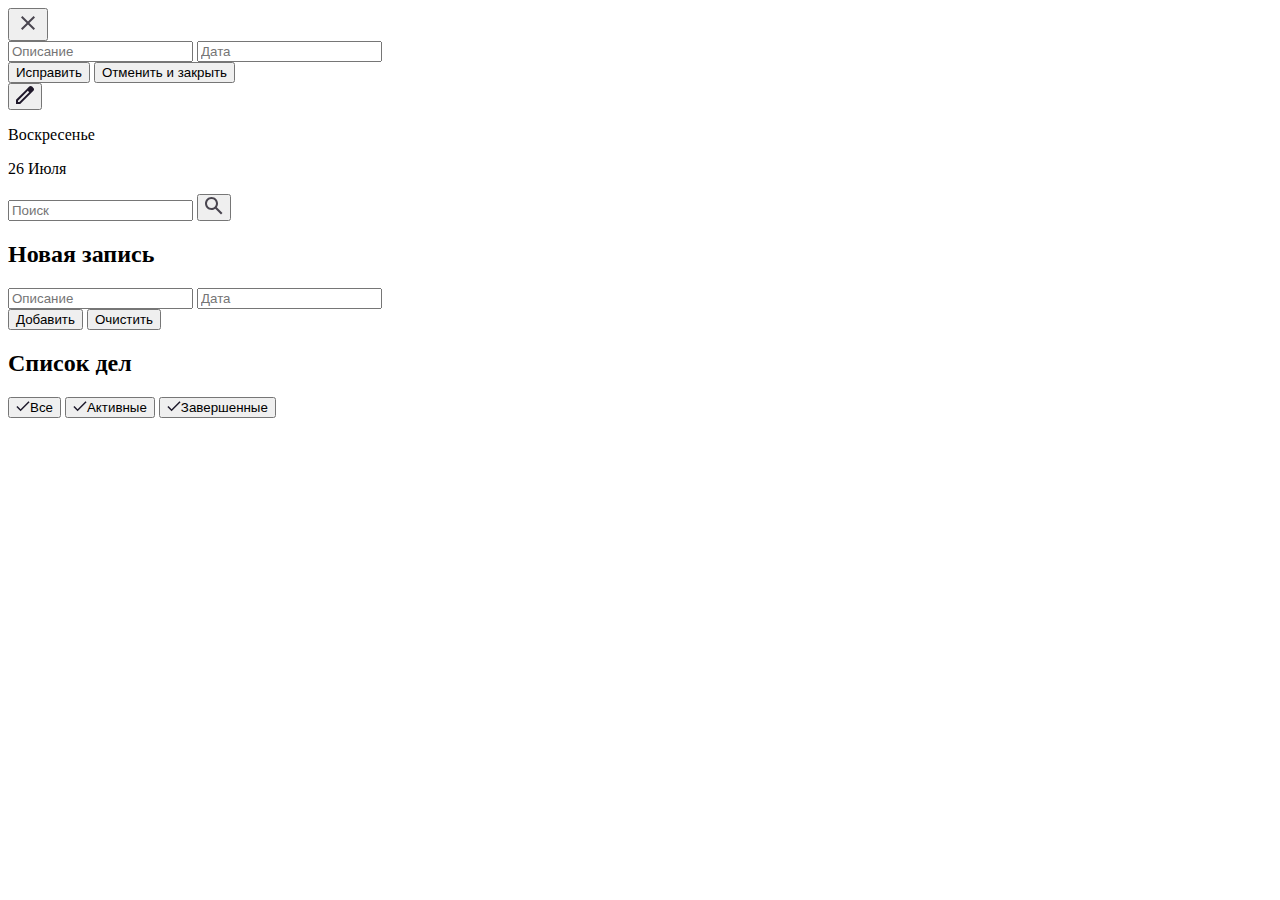
==== index.html @ 1e0f5d43 "create project todo list scss" ====
<!DOCTYPE html>
<html lang="ru">
   <head>
      <meta charset="UTF-8" />
      <meta name="viewport" content="width=device-width, initial-scale=1.0" />
      <link rel="stylesheet" href="styles/style.css" />
      <link rel="preconnect" href="https://fonts.googleapis.com" />
      <link rel="preconnect" href="https://fonts.gstatic.com" crossorigin />
      <link
         href="https://fonts.googleapis.com/css2?family=Open+Sans:ital,wght@0,300..800;1,300..800&display=swap"
         rel="stylesheet"
      />
      <link
         rel="stylesheet"
         href="./plagins/airdatepicker/air-datepicker.css"
      />
      <title>Document</title>
   </head>
   <body>
      <div class="overlay">
         <button class="close">
            <img class="close-btn" src="./img/icons/close.svg" alt="Close" />
         </button>
         <form class="editing-form">
            <label class="label"
               ><input type="text" placeholder="Описание"
            /></label>

            <label class="label">
               <input
                  type="text"
                  name="date"
                  id="airdatepicker"
                  placeholder="Дата"
            /></label>
            <div class="form-buttons">
               <input type="submit" value="Исправить" class="add" />
               <input type="button" value="Отменить и закрыть" class="cancel" />
            </div>
         </form>
      </div>
      <div class="container">
         <button class="menu-btn">
            <img src="./img/icons/edit-menu.svg" alt="Menu" />
         </button>
         <div class="date"></div>
         <form class="search">
            <input
               type="search"
               name="search"
               id="search"
               placeholder="Поиск"
            />
            <button class="search-btn">
               <img src="./img/icons/search-icon.svg" alt="search" />
            </button>
            <ul class="search-list"></ul>
         </form>
         <h2>Новая запись</h2>
         <form class="adding-task">
            <label class="label"
               ><input type="text" placeholder="Описание"
            /></label>

            <label class="label">
               <input
                  type="text"
                  name="date"
                  id="airdatepicker1"
                  placeholder="Дата"
            /></label>

            <div class="form-buttons">
               <input type="submit" value="Добавить" class="add" />
               <input type="button" value="Очистить" class="reset" />
            </div>
         </form>
         <h2>Список дел</h2>
         <div class="tabs-wrap">
            <button class="tabs-btn active" value="all">
               <img
                  src="./img/icons/button-active.svg"
                  alt="Active button"
               />Все
            </button>
            <button class="tabs-btn" value="planned">
               <img
                  src="./img/icons/button-active.svg"
                  alt="Active button"
               />Активные
            </button>
            <button class="tabs-btn" value="completed">
               <img
                  src="./img/icons/button-active.svg"
                  alt="Active button"
               />Завершенные
            </button>
         </div>
         <ul class="todo-list"></ul>
      </div>
      <script src="./plagins/airdatepicker/air-datepicker.js"></script>

      <script src="./script.js"></script>
   </body>
</html>
---- plagins/airdatepicker/air-datepicker.css ----
.air-datepicker-cell.-day-.-other-month-,.air-datepicker-cell.-year-.-other-decade-{color:var(--adp-color-other-month)}.air-datepicker-cell.-day-.-other-month-:hover,.air-datepicker-cell.-year-.-other-decade-:hover{color:var(--adp-color-other-month-hover)}.-disabled-.-focus-.air-datepicker-cell.-day-.-other-month-,.-disabled-.-focus-.air-datepicker-cell.-year-.-other-decade-{color:var(--adp-color-other-month)}.-selected-.air-datepicker-cell.-day-.-other-month-,.-selected-.air-datepicker-cell.-year-.-other-decade-{color:#fff;background:var(--adp-background-color-selected-other-month)}.-selected-.-focus-.air-datepicker-cell.-day-.-other-month-,.-selected-.-focus-.air-datepicker-cell.-year-.-other-decade-{background:var(--adp-background-color-selected-other-month-focused)}.-in-range-.air-datepicker-cell.-day-.-other-month-,.-in-range-.air-datepicker-cell.-year-.-other-decade-{background-color:var(--adp-background-color-in-range);color:var(--adp-color)}.-in-range-.-focus-.air-datepicker-cell.-day-.-other-month-,.-in-range-.-focus-.air-datepicker-cell.-year-.-other-decade-{background-color:var(--adp-background-color-in-range-focused)}.air-datepicker-cell.-day-.-other-month-:empty,.air-datepicker-cell.-year-.-other-decade-:empty{background:none;border:none}.air-datepicker-cell{border-radius:var(--adp-cell-border-radius);box-sizing:border-box;cursor:pointer;display:flex;position:relative;align-items:center;justify-content:center;z-index:1}.air-datepicker-cell.-focus-{background:var(--adp-background-color-hover)}.air-datepicker-cell.-current-{color:var(--adp-color-current-date)}.air-datepicker-cell.-current-.-focus-{color:var(--adp-color)}.air-datepicker-cell.-current-.-in-range-{color:var(--adp-color-current-date)}.air-datepicker-cell.-disabled-{cursor:default;color:var(--adp-color-disabled)}.air-datepicker-cell.-disabled-.-focus-{color:var(--adp-color-disabled)}.air-datepicker-cell.-disabled-.-in-range-{color:var(--adp-color-disabled-in-range)}.air-datepicker-cell.-disabled-.-current-.-focus-{color:var(--adp-color-disabled)}.air-datepicker-cell.-in-range-{background:var(--adp-cell-background-color-in-range);border-radius:0}.air-datepicker-cell.-in-range-:hover{background:var(--adp-cell-background-color-in-range-hover)}.air-datepicker-cell.-range-from-{border:1px solid var(--adp-cell-border-color-in-range);background-color:var(--adp-cell-background-color-in-range);border-radius:var(--adp-cell-border-radius) 0 0 var(--adp-cell-border-radius)}.air-datepicker-cell.-range-to-{border:1px solid var(--adp-cell-border-color-in-range);background-color:var(--adp-cell-background-color-in-range);border-radius:0 var(--adp-cell-border-radius) var(--adp-cell-border-radius) 0}.air-datepicker-cell.-range-to-.-range-from-{border-radius:var(--adp-cell-border-radius)}.air-datepicker-cell.-selected-{color:#fff;border:none;background:var(--adp-cell-background-color-selected)}.air-datepicker-cell.-selected-.-current-{color:#fff;background:var(--adp-cell-background-color-selected)}.air-datepicker-cell.-selected-.-focus-{background:var(--adp-cell-background-color-selected-hover)}

.air-datepicker-body{transition:all var(--adp-transition-duration) var(--adp-transition-ease)}.air-datepicker-body.-hidden-{display:none}.air-datepicker-body--day-names{display:grid;grid-template-columns:repeat(7, var(--adp-day-cell-width));margin:8px 0 3px}.air-datepicker-body--day-name{color:var(--adp-day-name-color);display:flex;align-items:center;justify-content:center;flex:1;text-align:center;text-transform:uppercase;font-size:.8em}.air-datepicker-body--cells{display:grid}.air-datepicker-body--cells.-days-{grid-template-columns:repeat(7, var(--adp-day-cell-width));grid-auto-rows:var(--adp-day-cell-height)}.air-datepicker-body--cells.-months-{grid-template-columns:repeat(3, 1fr);grid-auto-rows:var(--adp-month-cell-height)}.air-datepicker-body--cells.-years-{grid-template-columns:repeat(4, 1fr);grid-auto-rows:var(--adp-year-cell-height)}

.air-datepicker-nav{display:flex;justify-content:space-between;border-bottom:1px solid var(--adp-border-color-inner);min-height:var(--adp-nav-height);padding:var(--adp-padding);box-sizing:content-box}.-only-timepicker- .air-datepicker-nav{display:none}.air-datepicker-nav--title,.air-datepicker-nav--action{display:flex;cursor:pointer;align-items:center;justify-content:center}.air-datepicker-nav--action{width:var(--adp-nav-action-size);border-radius:var(--adp-border-radius);-webkit-user-select:none;-moz-user-select:none;user-select:none}.air-datepicker-nav--action:hover{background:var(--adp-background-color-hover)}.air-datepicker-nav--action:active{background:var(--adp-background-color-active)}.air-datepicker-nav--action.-disabled-{visibility:hidden}.air-datepicker-nav--action svg{width:32px;height:32px}.air-datepicker-nav--action path{fill:none;stroke:var(--adp-nav-arrow-color);stroke-width:2px}.air-datepicker-nav--title{border-radius:var(--adp-border-radius);padding:0 8px}.air-datepicker-nav--title i{font-style:normal;color:var(--adp-nav-color-secondary);margin-left:.3em}.air-datepicker-nav--title:hover{background:var(--adp-background-color-hover)}.air-datepicker-nav--title:active{background:var(--adp-background-color-active)}.air-datepicker-nav--title.-disabled-{cursor:default;background:none}

.air-datepicker-buttons{display:grid;grid-auto-columns:1fr;grid-auto-flow:column}.air-datepicker-button{display:inline-flex;color:var(--adp-btn-color);border-radius:var(--adp-btn-border-radius);cursor:pointer;height:var(--adp-btn-height);border:none;background:rgba(255,255,255,0)}.air-datepicker-button:hover{color:var(--adp-btn-color-hover);background:var(--adp-btn-background-color-hover)}.air-datepicker-button:focus{color:var(--adp-btn-color-hover);background:var(--adp-btn-background-color-hover);outline:none}.air-datepicker-button:active{background:var(--adp-btn-background-color-active)}.air-datepicker-button span{outline:none;display:flex;align-items:center;justify-content:center;width:100%;height:100%}

.air-datepicker-time{display:grid;grid-template-columns:-webkit-max-content 1fr;grid-template-columns:max-content 1fr;grid-column-gap:12px;align-items:center;position:relative;padding:0 var(--adp-time-padding-inner)}.-only-timepicker- .air-datepicker-time{border-top:none}.air-datepicker-time--current{display:flex;align-items:center;flex:1;font-size:14px;text-align:center}.air-datepicker-time--current-colon{margin:0 2px 3px;line-height:1}.air-datepicker-time--current-hours,.air-datepicker-time--current-minutes{line-height:1;font-size:19px;font-family:"Century Gothic", CenturyGothic, AppleGothic, sans-serif;position:relative;z-index:1}.air-datepicker-time--current-hours:after,.air-datepicker-time--current-minutes:after{content:'';background:var(--adp-background-color-hover);border-radius:var(--adp-border-radius);position:absolute;left:-2px;top:-3px;right:-2px;bottom:-2px;z-index:-1;opacity:0}.air-datepicker-time--current-hours.-focus-:after,.air-datepicker-time--current-minutes.-focus-:after{opacity:1}.air-datepicker-time--current-ampm{text-transform:uppercase;align-self:flex-end;color:var(--adp-time-day-period-color);margin-left:6px;font-size:11px;margin-bottom:1px}.air-datepicker-time--row{display:flex;align-items:center;font-size:11px;height:17px;background:linear-gradient(to right, var(--adp-time-track-color), var(--adp-time-track-color)) left 50%/100% var(--adp-time-track-height) no-repeat}.air-datepicker-time--row:first-child{margin-bottom:4px}.air-datepicker-time--row input[type='range']{background:none;cursor:pointer;flex:1;height:100%;padding:0;margin:0;-webkit-appearance:none}.air-datepicker-time--row input[type='range']::-webkit-slider-thumb{-webkit-appearance:none}.air-datepicker-time--row input[type='range']::-ms-tooltip{display:none}.air-datepicker-time--row input[type='range']:hover::-webkit-slider-thumb{border-color:var(--adp-time-track-color-hover)}.air-datepicker-time--row input[type='range']:hover::-moz-range-thumb{border-color:var(--adp-time-track-color-hover)}.air-datepicker-time--row input[type='range']:hover::-ms-thumb{border-color:var(--adp-time-track-color-hover)}.air-datepicker-time--row input[type='range']:focus{outline:none}.air-datepicker-time--row input[type='range']:focus::-webkit-slider-thumb{background:var(--adp-cell-background-color-selected);border-color:var(--adp-cell-background-color-selected)}.air-datepicker-time--row input[type='range']:focus::-moz-range-thumb{background:var(--adp-cell-background-color-selected);border-color:var(--adp-cell-background-color-selected)}.air-datepicker-time--row input[type='range']:focus::-ms-thumb{background:var(--adp-cell-background-color-selected);border-color:var(--adp-cell-background-color-selected)}.air-datepicker-time--row input[type='range']::-webkit-slider-thumb{box-sizing:border-box;height:12px;width:12px;border-radius:3px;border:1px solid var(--adp-time-track-color);background:#fff;cursor:pointer;-webkit-transition:background var(--adp-transition-duration);transition:background var(--adp-transition-duration)}.air-datepicker-time--row input[type='range']::-moz-range-thumb{box-sizing:border-box;height:12px;width:12px;border-radius:3px;border:1px solid var(--adp-time-track-color);background:#fff;cursor:pointer;-moz-transition:background var(--adp-transition-duration);transition:background var(--adp-transition-duration)}.air-datepicker-time--row input[type='range']::-ms-thumb{box-sizing:border-box;height:12px;width:12px;border-radius:3px;border:1px solid var(--adp-time-track-color);background:#fff;cursor:pointer;-ms-transition:background var(--adp-transition-duration);transition:background var(--adp-transition-duration)}.air-datepicker-time--row input[type='range']::-webkit-slider-thumb{margin-top:calc(var(--adp-time-thumb-size) / 2 * -1)}.air-datepicker-time--row input[type='range']::-webkit-slider-runnable-track{border:none;height:var(--adp-time-track-height);cursor:pointer;color:transparent;background:transparent}.air-datepicker-time--row input[type='range']::-moz-range-track{border:none;height:var(--adp-time-track-height);cursor:pointer;color:transparent;background:transparent}.air-datepicker-time--row input[type='range']::-ms-track{border:none;height:var(--adp-time-track-height);cursor:pointer;color:transparent;background:transparent}.air-datepicker-time--row input[type='range']::-ms-fill-lower{background:transparent}.air-datepicker-time--row input[type='range']::-ms-fill-upper{background:transparent}

.air-datepicker{--adp-font-family: -apple-system, BlinkMacSystemFont, "Segoe UI", Roboto, Helvetica, Arial, sans-serif, "Apple Color Emoji", "Segoe UI Emoji", "Segoe UI Symbol";--adp-font-size: 14px;--adp-width: 246px;--adp-z-index: 100;--adp-padding: 4px;--adp-grid-areas:
    'nav'
    'body'
    'timepicker'
    'buttons';--adp-transition-duration: .3s;--adp-transition-ease: ease-out;--adp-transition-offset: 8px;--adp-background-color: #fff;--adp-background-color-hover: #f0f0f0;--adp-background-color-active: #eaeaea;--adp-background-color-in-range: rgba(92, 196, 239, .1);--adp-background-color-in-range-focused: rgba(92, 196, 239, .2);--adp-background-color-selected-other-month-focused: #8ad5f4;--adp-background-color-selected-other-month: #a2ddf6;--adp-color: #4a4a4a;--adp-color-secondary: #9c9c9c;--adp-accent-color: #4eb5e6;--adp-color-current-date: var(--adp-accent-color);--adp-color-other-month: #dedede;--adp-color-disabled: #aeaeae;--adp-color-disabled-in-range: #939393;--adp-color-other-month-hover: #c5c5c5;--adp-border-color: #dbdbdb;--adp-border-color-inner: #efefef;--adp-border-radius: 4px;--adp-border-color-inline: #d7d7d7;--adp-nav-height: 32px;--adp-nav-arrow-color: var(--adp-color-secondary);--adp-nav-action-size: 32px;--adp-nav-color-secondary: var(--adp-color-secondary);--adp-day-name-color: #ff9a19;--adp-day-cell-width: 1fr;--adp-day-cell-height: 32px;--adp-month-cell-height: 42px;--adp-year-cell-height: 56px;--adp-pointer-size: 10px;--adp-poiner-border-radius: 2px;--adp-pointer-offset: 14px;--adp-cell-border-radius: 4px;--adp-cell-background-color-selected: #5cc4ef;--adp-cell-background-color-selected-hover: #45bced;--adp-cell-background-color-in-range: rgba(92, 196, 239, 0.1);--adp-cell-background-color-in-range-hover: rgba(92, 196, 239, 0.2);--adp-cell-border-color-in-range: var(--adp-cell-background-color-selected);--adp-btn-height: 32px;--adp-btn-color: var(--adp-accent-color);--adp-btn-color-hover: var(--adp-color);--adp-btn-border-radius: var(--adp-border-radius);--adp-btn-background-color-hover: var(--adp-background-color-hover);--adp-btn-background-color-active: var(--adp-background-color-active);--adp-time-track-height: 1px;--adp-time-track-color: #dedede;--adp-time-track-color-hover: #b1b1b1;--adp-time-thumb-size: 12px;--adp-time-padding-inner: 10px;--adp-time-day-period-color: var(--adp-color-secondary);--adp-mobile-font-size: 16px;--adp-mobile-nav-height: 40px;--adp-mobile-width: 320px;--adp-mobile-day-cell-height: 38px;--adp-mobile-month-cell-height: 48px;--adp-mobile-year-cell-height: 64px}.air-datepicker-overlay{--adp-overlay-background-color: rgba(0, 0, 0, .3);--adp-overlay-transition-duration: .3s;--adp-overlay-transition-ease: ease-out;--adp-overlay-z-index: 99}

.air-datepicker{background:var(--adp-background-color);border:1px solid var(--adp-border-color);box-shadow:0 4px 12px rgba(0,0,0,0.15);border-radius:var(--adp-border-radius);box-sizing:content-box;display:grid;grid-template-columns:1fr;grid-template-rows:repeat(4, -webkit-max-content);grid-template-rows:repeat(4, max-content);grid-template-areas:var(--adp-grid-areas);font-family:var(--adp-font-family),sans-serif;font-size:var(--adp-font-size);color:var(--adp-color);width:var(--adp-width);position:absolute;transition:opacity var(--adp-transition-duration) var(--adp-transition-ease),transform var(--adp-transition-duration) var(--adp-transition-ease);z-index:var(--adp-z-index)}.air-datepicker:not(.-custom-position-){opacity:0}.air-datepicker.-from-top-{transform:translateY(calc(var(--adp-transition-offset) * -1))}.air-datepicker.-from-right-{transform:translateX(var(--adp-transition-offset))}.air-datepicker.-from-bottom-{transform:translateY(var(--adp-transition-offset))}.air-datepicker.-from-left-{transform:translateX(calc(var(--adp-transition-offset) * -1))}.air-datepicker.-active-:not(.-custom-position-){transform:translate(0, 0);opacity:1}.air-datepicker.-active-.-custom-position-{transition:none}.air-datepicker.-inline-{border-color:var(--adp-border-color-inline);box-shadow:none;position:static;left:auto;right:auto;opacity:1;transform:none}.air-datepicker.-inline- .air-datepicker--pointer{display:none}.air-datepicker.-is-mobile-{--adp-font-size: var(--adp-mobile-font-size);--adp-day-cell-height: var(--adp-mobile-day-cell-height);--adp-month-cell-height: var(--adp-mobile-month-cell-height);--adp-year-cell-height: var(--adp-mobile-year-cell-height);--adp-nav-height: var(--adp-mobile-nav-height);--adp-nav-action-size: var(--adp-mobile-nav-height);position:fixed;width:var(--adp-mobile-width);border:none}.air-datepicker.-is-mobile- *{-webkit-tap-highlight-color:transparent}.air-datepicker.-is-mobile- .air-datepicker--pointer{display:none}.air-datepicker.-is-mobile-:not(.-custom-position-){transform:translate(-50%, calc(-50% + var(--adp-transition-offset)))}.air-datepicker.-is-mobile-.-active-:not(.-custom-position-){transform:translate(-50%, -50%)}.air-datepicker.-custom-position-{transition:none}.air-datepicker-global-container{position:absolute;left:0;top:0}.air-datepicker--pointer{--pointer-half-size: calc(var(--adp-pointer-size) / 2);position:absolute;width:var(--adp-pointer-size);height:var(--adp-pointer-size);z-index:-1}.air-datepicker--pointer:after{content:'';position:absolute;background:#fff;border-top:1px solid var(--adp-border-color-inline);border-right:1px solid var(--adp-border-color-inline);border-top-right-radius:var(--adp-poiner-border-radius);width:var(--adp-pointer-size);height:var(--adp-pointer-size);box-sizing:border-box}.-top-left- .air-datepicker--pointer,.-top-center- .air-datepicker--pointer,.-top-right- .air-datepicker--pointer,[data-popper-placement^='top'] .air-datepicker--pointer{top:calc(100% - var(--pointer-half-size) + 1px)}.-top-left- .air-datepicker--pointer:after,.-top-center- .air-datepicker--pointer:after,.-top-right- .air-datepicker--pointer:after,[data-popper-placement^='top'] .air-datepicker--pointer:after{transform:rotate(135deg)}.-right-top- .air-datepicker--pointer,.-right-center- .air-datepicker--pointer,.-right-bottom- .air-datepicker--pointer,[data-popper-placement^='right'] .air-datepicker--pointer{right:calc(100% - var(--pointer-half-size) + 1px)}.-right-top- .air-datepicker--pointer:after,.-right-center- .air-datepicker--pointer:after,.-right-bottom- .air-datepicker--pointer:after,[data-popper-placement^='right'] .air-datepicker--pointer:after{transform:rotate(225deg)}.-bottom-left- .air-datepicker--pointer,.-bottom-center- .air-datepicker--pointer,.-bottom-right- .air-datepicker--pointer,[data-popper-placement^='bottom'] .air-datepicker--pointer{bottom:calc(100% - var(--pointer-half-size) + 1px)}.-bottom-left- .air-datepicker--pointer:after,.-bottom-center- .air-datepicker--pointer:after,.-bottom-right- .air-datepicker--pointer:after,[data-popper-placement^='bottom'] .air-datepicker--pointer:after{transform:rotate(315deg)}.-left-top- .air-datepicker--pointer,.-left-center- .air-datepicker--pointer,.-left-bottom- .air-datepicker--pointer,[data-popper-placement^='left'] .air-datepicker--pointer{left:calc(100% - var(--pointer-half-size) + 1px)}.-left-top- .air-datepicker--pointer:after,.-left-center- .air-datepicker--pointer:after,.-left-bottom- .air-datepicker--pointer:after,[data-popper-placement^='left'] .air-datepicker--pointer:after{transform:rotate(45deg)}.-top-left- .air-datepicker--pointer,.-bottom-left- .air-datepicker--pointer{left:var(--adp-pointer-offset)}.-top-right- .air-datepicker--pointer,.-bottom-right- .air-datepicker--pointer{right:var(--adp-pointer-offset)}.-top-center- .air-datepicker--pointer,.-bottom-center- .air-datepicker--pointer{left:calc(50% - var(--adp-pointer-size) / 2)}.-left-top- .air-datepicker--pointer,.-right-top- .air-datepicker--pointer{top:var(--adp-pointer-offset)}.-left-bottom- .air-datepicker--pointer,.-right-bottom- .air-datepicker--pointer{bottom:var(--adp-pointer-offset)}.-left-center- .air-datepicker--pointer,.-right-center- .air-datepicker--pointer{top:calc(50% - var(--adp-pointer-size) / 2)}.air-datepicker--navigation{grid-area:nav}.air-datepicker--content{box-sizing:content-box;padding:var(--adp-padding);grid-area:body}.-only-timepicker- .air-datepicker--content{display:none}.air-datepicker--time{grid-area:timepicker}.air-datepicker--buttons{grid-area:buttons}.air-datepicker--buttons,.air-datepicker--time{padding:var(--adp-padding);border-top:1px solid var(--adp-border-color-inner)}.air-datepicker-overlay{position:fixed;background:var(--adp-overlay-background-color);left:0;top:0;width:0;height:0;opacity:0;transition:opacity var(--adp-overlay-transition-duration) var(--adp-overlay-transition-ease),left 0s,height 0s,width 0s;transition-delay:0s,var(--adp-overlay-transition-duration),var(--adp-overlay-transition-duration),var(--adp-overlay-transition-duration);z-index:var(--adp-overlay-z-index)}.air-datepicker-overlay.-active-{opacity:1;width:100%;height:100%;transition:opacity var(--adp-overlay-transition-duration) var(--adp-overlay-transition-ease),height 0s,width 0s}
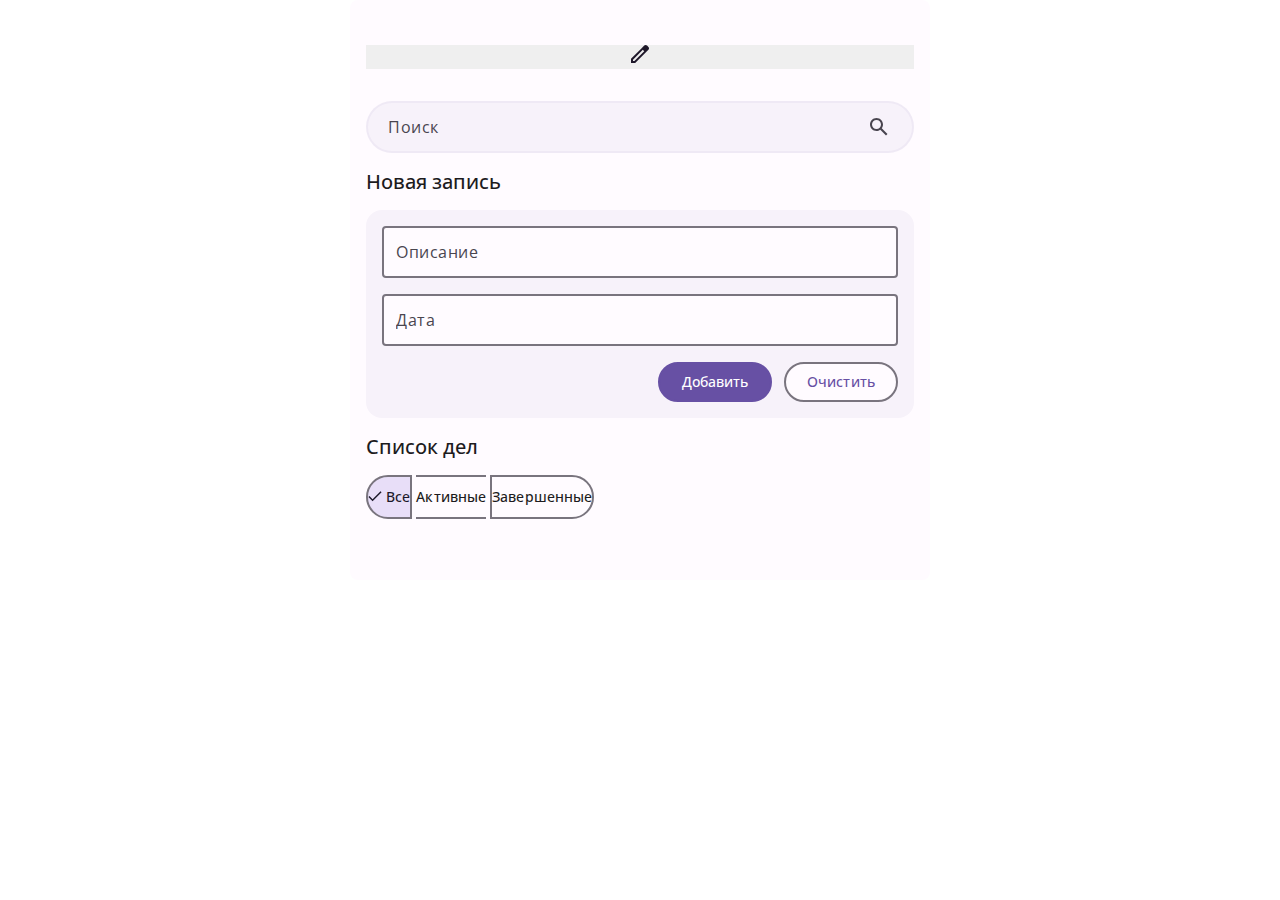
==== commit 8b88cbc5: "styling todo-list sections" ====
--- a/index.html
+++ b/index.html
@@ -14,6 +14,7 @@
          rel="stylesheet"
          href="./plagins/airdatepicker/air-datepicker.css"
       />
+      <link rel="stylesheet" href="./sass/style.css" />
       <title>Document</title>
    </head>
    <body>
--- a/sass/style.css
+++ b/sass/style.css
@@ -0,0 +1,302 @@
+* {
+  margin: 0;
+  padding: 0;
+  box-sizing: border-box;
+}
+
+button {
+  border: none;
+  outline: none;
+}
+
+ul {
+  list-style: none;
+}
+
+body {
+  position: relative;
+  font-family: "Open Sans", sans-serif;
+  color: #1d1b1e;
+  font-size: 14px;
+  font-weight: 400;
+}
+
+.overlay {
+  display: none;
+  position: absolute;
+  top: 0;
+  left: 0;
+  width: 100%;
+  min-height: 100%;
+  background-color: rgba(29, 27, 32, 0.4549019608);
+  z-index: 1;
+}
+.overlay.active {
+  display: block;
+}
+
+.search {
+  position: relative;
+}
+
+#search,
+input[type=text] {
+  width: 100%;
+  padding: 12px 0 12px 20px;
+  background: rgba(103, 80, 164, 0.0509803922);
+  border-radius: 28px;
+  border: 2px solid rgba(103, 80, 164, 0.0509803922);
+}
+#search::-moz-placeholder, input[type=text]::-moz-placeholder {
+  font-family: "Open Sans", sans-serif;
+  font-size: 16px;
+  font-weight: 400;
+  line-height: 24px;
+  color: #49454f;
+  letter-spacing: 0.5px;
+  -moz-transition: 1s ease;
+  transition: 1s ease;
+}
+#search::placeholder,
+input[type=text]::placeholder {
+  font-family: "Open Sans", sans-serif;
+  font-size: 16px;
+  font-weight: 400;
+  line-height: 24px;
+  color: #49454f;
+  letter-spacing: 0.5px;
+  transition: 1s ease;
+}
+#search:focus,
+input[type=text]:focus {
+  border-color: #d0bcff;
+}
+#search:focus::-moz-placeholder, input[type=text]:focus::-moz-placeholder {
+  transform: translateX(-100%);
+}
+#search:focus::placeholder,
+input[type=text]:focus::placeholder {
+  transform: translateX(-100%);
+}
+
+input[type=search]::-webkit-search-cancel-button,
+input[type=search]::-webkit-search-decoration {
+  display: none;
+}
+
+.search-btn {
+  position: absolute;
+  top: 50%;
+  right: 0;
+  width: 40px;
+  height: 40px;
+  background-color: transparent;
+  border-radius: 50%;
+  transform: translate(-15px, -50%);
+  cursor: pointer;
+  display: flex;
+  justify-content: center;
+  align-items: center;
+  transition: 0.3s ease;
+}
+.search-btn:hover {
+  box-shadow: 0 0 5px rgba(65, 61, 67, 0.2980392157);
+}
+
+.search-list {
+  display: none;
+  list-style: none;
+  position: absolute;
+  width: 95%;
+  left: 50%;
+  transform: translateX(-50%);
+  cursor: pointer;
+  transition: 0.3s ease;
+  opacity: 0;
+  z-index: 10;
+}
+.search-list.active {
+  display: block;
+  opacity: 1;
+}
+.search-list > li {
+  margin-top: 4px;
+}
+.search-list > li > button {
+  padding: 10px 15px;
+  background-color: #fff;
+  width: 100%;
+  border: 2px solid #f7f2fa;
+  text-align: left;
+  border-radius: 5px;
+  box-shadow: 0 0 5px #1d1b20;
+  cursor: pointer;
+}
+
+.adding-task {
+  position: relative;
+  padding: 16px;
+  border-radius: 16px;
+  background-color: #f7f2fa;
+  display: flex;
+  flex-direction: column;
+  gap: 16px;
+}
+.adding-task.active {
+  display: flex;
+}
+
+.editing-form {
+  width: 420px;
+  padding: 16px;
+  border-radius: 16px;
+  background-color: #f7f2fa;
+  display: none;
+  position: absolute;
+  top: 50%;
+  left: 50%;
+  flex-direction: column;
+  gap: 16px;
+  transform: translate(-50%, -50%);
+  z-index: 100;
+}
+.editing-form.active {
+  display: flex;
+}
+
+.label input {
+  width: 100%;
+  padding: 12px;
+  background-color: #fffbff;
+  border-radius: 4px;
+  border: 2px solid #79747e;
+  transition: 0.3s ease;
+}
+
+.form-buttons {
+  text-align: right;
+}
+
+.add,
+.reset,
+.cancel {
+  width: 114px;
+  height: 40px;
+  font-size: 14px;
+  font-weight: 500;
+  line-height: 20px;
+  letter-spacing: 0.1px;
+  border-radius: 100px;
+  cursor: pointer;
+  transition: 0.3s ease;
+}
+
+.cancel {
+  width: auto;
+  padding: 0 10px;
+}
+
+.add {
+  color: #ffffff;
+  background-color: #6750a4;
+  border: 2px solid #6750a4;
+  margin-right: 8px;
+}
+.add:hover {
+  color: #6750a4;
+  background-color: #ffffff;
+  box-shadow: 0 0 4px #1d192b;
+}
+
+.reset,
+.cancel {
+  background-color: #fffbff;
+  color: #6750a4;
+  border: 2px solid #79747e;
+}
+.reset:hover,
+.cancel:hover {
+  border-color: #6750a4;
+  box-shadow: 0 0 4px #1d192b;
+}
+
+.tabs-wrap button {
+  font-family: "Open Sans", sans-serif;
+  font-size: 14px;
+  font-weight: 500;
+  line-height: 20px;
+  letter-spacing: 0.1px;
+  background-color: #fffbff;
+  color: #1d1b20;
+  padding: 10px 0;
+  flex: 0 0 33.333%;
+  transition: 0.3s ease;
+  cursor: pointer;
+}
+.tabs-wrap button:first-of-type {
+  border-radius: 100px 0 0 100px;
+  border: 2px solid #79747e;
+}
+.tabs-wrap button:nth-last-of-type(2) {
+  border-top: 2px solid #79747e;
+  border-bottom: 2px solid #79747e;
+}
+.tabs-wrap button:last-of-type {
+  border: 2px solid #79747e;
+  border-radius: 0 100px 100px 0;
+}
+.tabs-wrap button > img {
+  display: none;
+  margin-right: 4px;
+}
+.tabs-wrap button.active {
+  color: #1d192b;
+  background-color: #e8def8;
+}
+.tabs-wrap button.active > img {
+  display: inline;
+}
+
+input,
+button {
+  border: none;
+  outline: none;
+  font-family: "Open Sans", sans-serif;
+  font-size: 16px;
+  font-weight: 400;
+  line-height: 24px;
+  letter-spacing: 0.5px;
+  color: #49454f;
+  transition: 0.3s esea;
+}
+
+.container {
+  position: relative;
+  max-width: 580px;
+  margin: 0 auto;
+  padding: 45px 16px;
+  background-color: #fffbff;
+  border-radius: 8px;
+  display: flex;
+  flex-direction: column;
+  gap: 16px;
+}
+
+.day-of-week {
+  font-size: 20px;
+  font-weight: 500;
+  line-height: 25px;
+  margin-bottom: 4px;
+}
+
+.date-and-month {
+  font-size: 15px;
+  line-height: 19px;
+}
+
+h2 {
+  font-size: 20px;
+  font-weight: 500;
+  color: #1d1b1e;
+  line-height: 25px;
+}/*# sourceMappingURL=style.css.map */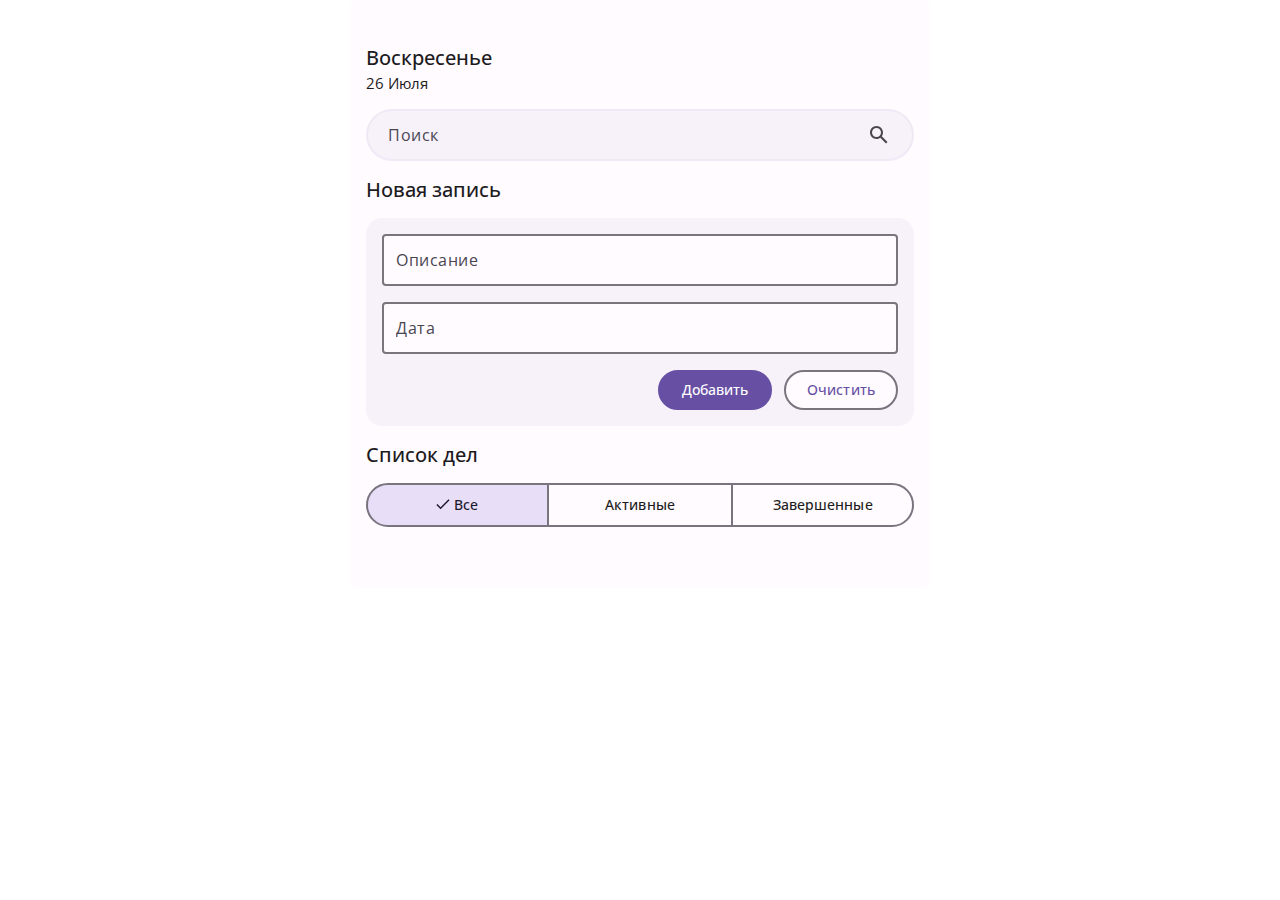
==== commit 5db58ecf: "Staling media-qeries" ====
--- a/index.html
+++ b/index.html
@@ -57,7 +57,7 @@
             </button>
             <ul class="search-list"></ul>
          </form>
-         <h2>Новая запись</h2>
+         <h2 class="title">Новая запись</h2>
          <form class="adding-task">
             <label class="label"
                ><input type="text" placeholder="Описание"
--- a/sass/style.css
+++ b/sass/style.css
@@ -21,6 +21,54 @@
   font-weight: 400;
 }
 
+input,
+button {
+  border: none;
+  outline: none;
+  font-family: "Open Sans", sans-serif;
+  font-size: 16px;
+  font-weight: 400;
+  line-height: 24px;
+  letter-spacing: 0.5px;
+  color: #49454f;
+  transition: 0.3s esea;
+}
+
+.container {
+  position: relative;
+  max-width: 580px;
+  margin: 0 auto;
+  padding: 45px 16px;
+  background-color: #fffbff;
+  border-radius: 8px;
+  display: flex;
+  flex-direction: column;
+  gap: 16px;
+}
+
+.day-of-week {
+  font-size: 20px;
+  font-weight: 500;
+  line-height: 25px;
+  margin-bottom: 4px;
+}
+
+.date-and-month {
+  font-size: 15px;
+  line-height: 19px;
+}
+
+h2 {
+  font-size: 20px;
+  font-weight: 500;
+  color: #1d1b1e;
+  line-height: 25px;
+}
+
+.title {
+  display: block;
+}
+
 .overlay {
   display: none;
   position: absolute;
@@ -33,6 +81,42 @@
 }
 .overlay.active {
   display: block;
+}
+
+.menu-btn {
+  display: none;
+  justify-content: center;
+  align-items: center;
+  position: fixed;
+  right: 16px;
+  bottom: 16px;
+  width: 58px;
+  height: 58px;
+  background-color: #ebdef7;
+  border-radius: 16px;
+  box-shadow: 0px 1px 3px 0px rgba(0, 0, 0, 0.3019607843), 0px 4px 8px 3px rgba(0, 0, 0, 0.1490196078);
+  z-index: 10;
+}
+.menu-btn.active {
+  display: flex;
+}
+.menu-btn > img {
+  pointer-events: none;
+}
+
+.close {
+  position: fixed;
+  width: 40px;
+  height: 40px;
+  background-color: #fff;
+  border-radius: 50%;
+  display: flex;
+  justify-content: center;
+  align-items: center;
+  top: 25px;
+  right: 25px;
+  z-index: 1;
+  cursor: pointer;
 }
 
 .search {
@@ -220,6 +304,9 @@
   box-shadow: 0 0 4px #1d192b;
 }
 
+.tabs-wrap {
+  display: flex;
+}
 .tabs-wrap button {
   font-family: "Open Sans", sans-serif;
   font-size: 14px;
@@ -257,46 +344,125 @@
   display: inline;
 }
 
-input,
-button {
-  border: none;
-  outline: none;
-  font-family: "Open Sans", sans-serif;
+.todo-list > li {
+  position: relative;
+  background-color: rgba(103, 80, 164, 0.0509803922);
+  padding: 8px 12px 8px 8px;
+  border-radius: 16px;
+  display: flex;
+  gap: 16px;
+  justify-content: start;
+  align-items: center;
+}
+.todo-list > li:not(:last-of-type) {
+  margin-bottom: 12px;
+}
+.todo-list > li.checked > .list-item {
+  color: rgba(29, 27, 30, 0.5019607843);
+}
+.todo-list > li.checked pp:last-of-type {
+  text-decoration: line-through;
+}
+.todo-list [type=checkbox] {
+  accent-color: #d0bcff;
+  margin-left: 8px;
+  zoom: 1.5;
+}
+
+.list-item p:first-of-type {
+  font-size: 14px;
+}
+.list-item p:last-of-type {
   font-size: 16px;
-  font-weight: 400;
-  line-height: 24px;
-  letter-spacing: 0.5px;
-  color: #49454f;
-  transition: 0.3s esea;
-}
-
-.container {
-  position: relative;
-  max-width: 580px;
-  margin: 0 auto;
-  padding: 45px 16px;
-  background-color: #fffbff;
-  border-radius: 8px;
-  display: flex;
-  flex-direction: column;
-  gap: 16px;
-}
-
-.day-of-week {
-  font-size: 20px;
-  font-weight: 500;
-  line-height: 25px;
-  margin-bottom: 4px;
-}
-
-.date-and-month {
-  font-size: 15px;
-  line-height: 19px;
-}
-
-h2 {
-  font-size: 20px;
-  font-weight: 500;
-  color: #1d1b1e;
-  line-height: 25px;
+}
+
+.edit-wrap {
+  position: absolute;
+  top: 50%;
+  right: 25px;
+  transform: translateY(-50%);
+  cursor: pointer;
+}
+
+.edit-menu {
+  position: absolute;
+  top: 50%;
+  right: 25px;
+  width: 40px;
+  height: 40px;
+  display: flex;
+  justify-content: center;
+  align-items: center;
+  transform: translateY(-50%);
+  cursor: pointer;
+  transition: 0.1s ease;
+  transition: 0.1s ease;
+}
+.edit-menu > button {
+  display: flex;
+  position: absolute;
+  width: 45px;
+  height: 45px;
+  justify-content: center;
+  align-items: center;
+  border-radius: 50%;
+  cursor: pointer;
+  border: 2px solid rgba(29, 25, 43, 0.5450980392);
+  opacity: 0;
+  background-color: #fdfcfc;
+}
+.edit-menu > button > img {
+  pointer-events: none;
+}
+.edit-menu:hover .delete, .edit-menu:hover .edit-task {
+  display: flex;
+  opacity: 1;
+}
+
+.delete {
+  top: -65%;
+  left: -100%;
+  transition: opacity 0.5s ease;
+}
+
+.edit-task {
+  bottom: -65%;
+  left: -100%;
+  transition: opacity 0.5s ease;
+}
+
+.delete:hover,
+.edit-task:hover {
+  box-shadow: 0px 1px 3px 0px rgba(0, 0, 0, 0.3019607843), 0px 4px 8px 3px rgba(0, 0, 0, 0.1490196078);
+}
+
+@media screen and (max-width: 425px) {
+  .menu-btn {
+    display: flex;
+  }
+  .adding-task {
+    display: none;
+    position: fixed;
+    width: 90%;
+    bottom: 16px;
+    left: 50%;
+    transform: translateX(-50%);
+    z-index: 10;
+  }
+  .tabs-wrap button {
+    font-size: 12px;
+    font-weight: 500;
+  }
+  .tabs-wrap button.active > img {
+    display: none;
+  }
+  .editing-form {
+    width: 320px;
+  }
+  .editing-form .add {
+    margin-bottom: 10px;
+  }
+  .title {
+    display: none;
+  }
 }/*# sourceMappingURL=style.css.map */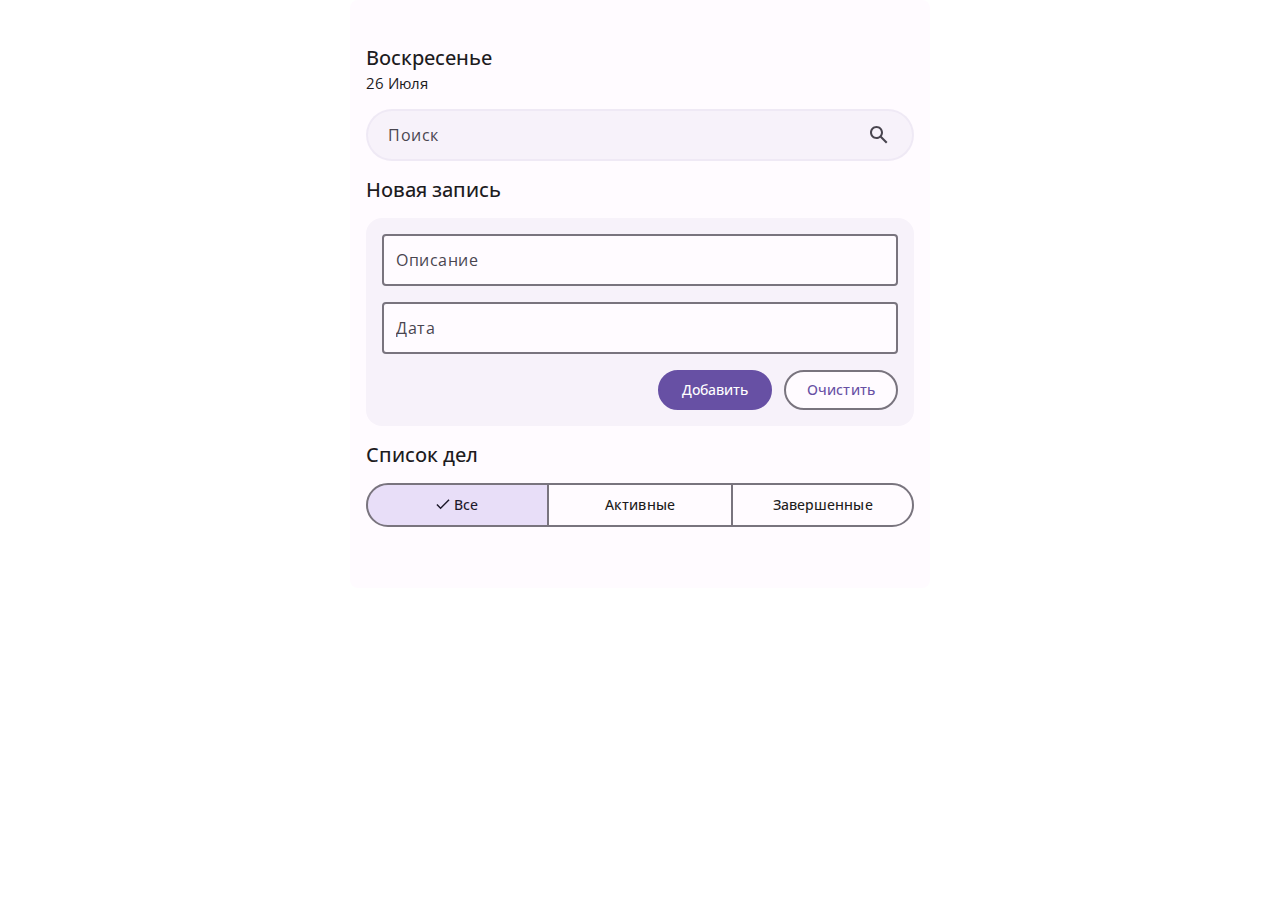
==== commit 3df56760: "debug" ====
--- a/index.html
+++ b/index.html
@@ -10,10 +10,7 @@
          href="https://fonts.googleapis.com/css2?family=Open+Sans:ital,wght@0,300..800;1,300..800&display=swap"
          rel="stylesheet"
       />
-      <link
-         rel="stylesheet"
-         href="./plagins/airdatepicker/air-datepicker.css"
-      />
+      <link rel="stylesheet" href="./plagins/air-datepicker.css" />
       <link rel="stylesheet" href="./sass/style.css" />
       <title>Document</title>
    </head>
@@ -99,7 +96,7 @@
          </div>
          <ul class="todo-list"></ul>
       </div>
-      <script src="./plagins/airdatepicker/air-datepicker.js"></script>
+      <script src="./plagins/air-datepicker.js"></script>
 
       <script src="./script.js"></script>
    </body>
--- a/plagins/air-datepicker.css
+++ b/plagins/air-datepicker.css
@@ -0,0 +1,18 @@
+.air-datepicker-cell.-day-.-other-month-,.air-datepicker-cell.-year-.-other-decade-{color:var(--adp-color-other-month)}.air-datepicker-cell.-day-.-other-month-:hover,.air-datepicker-cell.-year-.-other-decade-:hover{color:var(--adp-color-other-month-hover)}.-disabled-.-focus-.air-datepicker-cell.-day-.-other-month-,.-disabled-.-focus-.air-datepicker-cell.-year-.-other-decade-{color:var(--adp-color-other-month)}.-selected-.air-datepicker-cell.-day-.-other-month-,.-selected-.air-datepicker-cell.-year-.-other-decade-{color:#fff;background:var(--adp-background-color-selected-other-month)}.-selected-.-focus-.air-datepicker-cell.-day-.-other-month-,.-selected-.-focus-.air-datepicker-cell.-year-.-other-decade-{background:var(--adp-background-color-selected-other-month-focused)}.-in-range-.air-datepicker-cell.-day-.-other-month-,.-in-range-.air-datepicker-cell.-year-.-other-decade-{background-color:var(--adp-background-color-in-range);color:var(--adp-color)}.-in-range-.-focus-.air-datepicker-cell.-day-.-other-month-,.-in-range-.-focus-.air-datepicker-cell.-year-.-other-decade-{background-color:var(--adp-background-color-in-range-focused)}.air-datepicker-cell.-day-.-other-month-:empty,.air-datepicker-cell.-year-.-other-decade-:empty{background:none;border:none}.air-datepicker-cell{border-radius:var(--adp-cell-border-radius);box-sizing:border-box;cursor:pointer;display:flex;position:relative;align-items:center;justify-content:center;z-index:1}.air-datepicker-cell.-focus-{background:var(--adp-background-color-hover)}.air-datepicker-cell.-current-{color:var(--adp-color-current-date)}.air-datepicker-cell.-current-.-focus-{color:var(--adp-color)}.air-datepicker-cell.-current-.-in-range-{color:var(--adp-color-current-date)}.air-datepicker-cell.-disabled-{cursor:default;color:var(--adp-color-disabled)}.air-datepicker-cell.-disabled-.-focus-{color:var(--adp-color-disabled)}.air-datepicker-cell.-disabled-.-in-range-{color:var(--adp-color-disabled-in-range)}.air-datepicker-cell.-disabled-.-current-.-focus-{color:var(--adp-color-disabled)}.air-datepicker-cell.-in-range-{background:var(--adp-cell-background-color-in-range);border-radius:0}.air-datepicker-cell.-in-range-:hover{background:var(--adp-cell-background-color-in-range-hover)}.air-datepicker-cell.-range-from-{border:1px solid var(--adp-cell-border-color-in-range);background-color:var(--adp-cell-background-color-in-range);border-radius:var(--adp-cell-border-radius) 0 0 var(--adp-cell-border-radius)}.air-datepicker-cell.-range-to-{border:1px solid var(--adp-cell-border-color-in-range);background-color:var(--adp-cell-background-color-in-range);border-radius:0 var(--adp-cell-border-radius) var(--adp-cell-border-radius) 0}.air-datepicker-cell.-range-to-.-range-from-{border-radius:var(--adp-cell-border-radius)}.air-datepicker-cell.-selected-{color:#fff;border:none;background:var(--adp-cell-background-color-selected)}.air-datepicker-cell.-selected-.-current-{color:#fff;background:var(--adp-cell-background-color-selected)}.air-datepicker-cell.-selected-.-focus-{background:var(--adp-cell-background-color-selected-hover)}
+
+.air-datepicker-body{transition:all var(--adp-transition-duration) var(--adp-transition-ease)}.air-datepicker-body.-hidden-{display:none}.air-datepicker-body--day-names{display:grid;grid-template-columns:repeat(7, var(--adp-day-cell-width));margin:8px 0 3px}.air-datepicker-body--day-name{color:var(--adp-day-name-color);display:flex;align-items:center;justify-content:center;flex:1;text-align:center;text-transform:uppercase;font-size:.8em}.air-datepicker-body--cells{display:grid}.air-datepicker-body--cells.-days-{grid-template-columns:repeat(7, var(--adp-day-cell-width));grid-auto-rows:var(--adp-day-cell-height)}.air-datepicker-body--cells.-months-{grid-template-columns:repeat(3, 1fr);grid-auto-rows:var(--adp-month-cell-height)}.air-datepicker-body--cells.-years-{grid-template-columns:repeat(4, 1fr);grid-auto-rows:var(--adp-year-cell-height)}
+
+.air-datepicker-nav{display:flex;justify-content:space-between;border-bottom:1px solid var(--adp-border-color-inner);min-height:var(--adp-nav-height);padding:var(--adp-padding);box-sizing:content-box}.-only-timepicker- .air-datepicker-nav{display:none}.air-datepicker-nav--title,.air-datepicker-nav--action{display:flex;cursor:pointer;align-items:center;justify-content:center}.air-datepicker-nav--action{width:var(--adp-nav-action-size);border-radius:var(--adp-border-radius);-webkit-user-select:none;-moz-user-select:none;user-select:none}.air-datepicker-nav--action:hover{background:var(--adp-background-color-hover)}.air-datepicker-nav--action:active{background:var(--adp-background-color-active)}.air-datepicker-nav--action.-disabled-{visibility:hidden}.air-datepicker-nav--action svg{width:32px;height:32px}.air-datepicker-nav--action path{fill:none;stroke:var(--adp-nav-arrow-color);stroke-width:2px}.air-datepicker-nav--title{border-radius:var(--adp-border-radius);padding:0 8px}.air-datepicker-nav--title i{font-style:normal;color:var(--adp-nav-color-secondary);margin-left:.3em}.air-datepicker-nav--title:hover{background:var(--adp-background-color-hover)}.air-datepicker-nav--title:active{background:var(--adp-background-color-active)}.air-datepicker-nav--title.-disabled-{cursor:default;background:none}
+
+.air-datepicker-buttons{display:grid;grid-auto-columns:1fr;grid-auto-flow:column}.air-datepicker-button{display:inline-flex;color:var(--adp-btn-color);border-radius:var(--adp-btn-border-radius);cursor:pointer;height:var(--adp-btn-height);border:none;background:rgba(255,255,255,0)}.air-datepicker-button:hover{color:var(--adp-btn-color-hover);background:var(--adp-btn-background-color-hover)}.air-datepicker-button:focus{color:var(--adp-btn-color-hover);background:var(--adp-btn-background-color-hover);outline:none}.air-datepicker-button:active{background:var(--adp-btn-background-color-active)}.air-datepicker-button span{outline:none;display:flex;align-items:center;justify-content:center;width:100%;height:100%}
+
+.air-datepicker-time{display:grid;grid-template-columns:-webkit-max-content 1fr;grid-template-columns:max-content 1fr;grid-column-gap:12px;align-items:center;position:relative;padding:0 var(--adp-time-padding-inner)}.-only-timepicker- .air-datepicker-time{border-top:none}.air-datepicker-time--current{display:flex;align-items:center;flex:1;font-size:14px;text-align:center}.air-datepicker-time--current-colon{margin:0 2px 3px;line-height:1}.air-datepicker-time--current-hours,.air-datepicker-time--current-minutes{line-height:1;font-size:19px;font-family:"Century Gothic", CenturyGothic, AppleGothic, sans-serif;position:relative;z-index:1}.air-datepicker-time--current-hours:after,.air-datepicker-time--current-minutes:after{content:'';background:var(--adp-background-color-hover);border-radius:var(--adp-border-radius);position:absolute;left:-2px;top:-3px;right:-2px;bottom:-2px;z-index:-1;opacity:0}.air-datepicker-time--current-hours.-focus-:after,.air-datepicker-time--current-minutes.-focus-:after{opacity:1}.air-datepicker-time--current-ampm{text-transform:uppercase;align-self:flex-end;color:var(--adp-time-day-period-color);margin-left:6px;font-size:11px;margin-bottom:1px}.air-datepicker-time--row{display:flex;align-items:center;font-size:11px;height:17px;background:linear-gradient(to right, var(--adp-time-track-color), var(--adp-time-track-color)) left 50%/100% var(--adp-time-track-height) no-repeat}.air-datepicker-time--row:first-child{margin-bottom:4px}.air-datepicker-time--row input[type='range']{background:none;cursor:pointer;flex:1;height:100%;padding:0;margin:0;-webkit-appearance:none}.air-datepicker-time--row input[type='range']::-webkit-slider-thumb{-webkit-appearance:none}.air-datepicker-time--row input[type='range']::-ms-tooltip{display:none}.air-datepicker-time--row input[type='range']:hover::-webkit-slider-thumb{border-color:var(--adp-time-track-color-hover)}.air-datepicker-time--row input[type='range']:hover::-moz-range-thumb{border-color:var(--adp-time-track-color-hover)}.air-datepicker-time--row input[type='range']:hover::-ms-thumb{border-color:var(--adp-time-track-color-hover)}.air-datepicker-time--row input[type='range']:focus{outline:none}.air-datepicker-time--row input[type='range']:focus::-webkit-slider-thumb{background:var(--adp-cell-background-color-selected);border-color:var(--adp-cell-background-color-selected)}.air-datepicker-time--row input[type='range']:focus::-moz-range-thumb{background:var(--adp-cell-background-color-selected);border-color:var(--adp-cell-background-color-selected)}.air-datepicker-time--row input[type='range']:focus::-ms-thumb{background:var(--adp-cell-background-color-selected);border-color:var(--adp-cell-background-color-selected)}.air-datepicker-time--row input[type='range']::-webkit-slider-thumb{box-sizing:border-box;height:12px;width:12px;border-radius:3px;border:1px solid var(--adp-time-track-color);background:#fff;cursor:pointer;-webkit-transition:background var(--adp-transition-duration);transition:background var(--adp-transition-duration)}.air-datepicker-time--row input[type='range']::-moz-range-thumb{box-sizing:border-box;height:12px;width:12px;border-radius:3px;border:1px solid var(--adp-time-track-color);background:#fff;cursor:pointer;-moz-transition:background var(--adp-transition-duration);transition:background var(--adp-transition-duration)}.air-datepicker-time--row input[type='range']::-ms-thumb{box-sizing:border-box;height:12px;width:12px;border-radius:3px;border:1px solid var(--adp-time-track-color);background:#fff;cursor:pointer;-ms-transition:background var(--adp-transition-duration);transition:background var(--adp-transition-duration)}.air-datepicker-time--row input[type='range']::-webkit-slider-thumb{margin-top:calc(var(--adp-time-thumb-size) / 2 * -1)}.air-datepicker-time--row input[type='range']::-webkit-slider-runnable-track{border:none;height:var(--adp-time-track-height);cursor:pointer;color:transparent;background:transparent}.air-datepicker-time--row input[type='range']::-moz-range-track{border:none;height:var(--adp-time-track-height);cursor:pointer;color:transparent;background:transparent}.air-datepicker-time--row input[type='range']::-ms-track{border:none;height:var(--adp-time-track-height);cursor:pointer;color:transparent;background:transparent}.air-datepicker-time--row input[type='range']::-ms-fill-lower{background:transparent}.air-datepicker-time--row input[type='range']::-ms-fill-upper{background:transparent}
+
+.air-datepicker{--adp-font-family: -apple-system, BlinkMacSystemFont, "Segoe UI", Roboto, Helvetica, Arial, sans-serif, "Apple Color Emoji", "Segoe UI Emoji", "Segoe UI Symbol";--adp-font-size: 14px;--adp-width: 246px;--adp-z-index: 100;--adp-padding: 4px;--adp-grid-areas:
+    'nav'
+    'body'
+    'timepicker'
+    'buttons';--adp-transition-duration: .3s;--adp-transition-ease: ease-out;--adp-transition-offset: 8px;--adp-background-color: #fff;--adp-background-color-hover: #f0f0f0;--adp-background-color-active: #eaeaea;--adp-background-color-in-range: rgba(92, 196, 239, .1);--adp-background-color-in-range-focused: rgba(92, 196, 239, .2);--adp-background-color-selected-other-month-focused: #8ad5f4;--adp-background-color-selected-other-month: #a2ddf6;--adp-color: #4a4a4a;--adp-color-secondary: #9c9c9c;--adp-accent-color: #4eb5e6;--adp-color-current-date: var(--adp-accent-color);--adp-color-other-month: #dedede;--adp-color-disabled: #aeaeae;--adp-color-disabled-in-range: #939393;--adp-color-other-month-hover: #c5c5c5;--adp-border-color: #dbdbdb;--adp-border-color-inner: #efefef;--adp-border-radius: 4px;--adp-border-color-inline: #d7d7d7;--adp-nav-height: 32px;--adp-nav-arrow-color: var(--adp-color-secondary);--adp-nav-action-size: 32px;--adp-nav-color-secondary: var(--adp-color-secondary);--adp-day-name-color: #ff9a19;--adp-day-cell-width: 1fr;--adp-day-cell-height: 32px;--adp-month-cell-height: 42px;--adp-year-cell-height: 56px;--adp-pointer-size: 10px;--adp-poiner-border-radius: 2px;--adp-pointer-offset: 14px;--adp-cell-border-radius: 4px;--adp-cell-background-color-selected: #5cc4ef;--adp-cell-background-color-selected-hover: #45bced;--adp-cell-background-color-in-range: rgba(92, 196, 239, 0.1);--adp-cell-background-color-in-range-hover: rgba(92, 196, 239, 0.2);--adp-cell-border-color-in-range: var(--adp-cell-background-color-selected);--adp-btn-height: 32px;--adp-btn-color: var(--adp-accent-color);--adp-btn-color-hover: var(--adp-color);--adp-btn-border-radius: var(--adp-border-radius);--adp-btn-background-color-hover: var(--adp-background-color-hover);--adp-btn-background-color-active: var(--adp-background-color-active);--adp-time-track-height: 1px;--adp-time-track-color: #dedede;--adp-time-track-color-hover: #b1b1b1;--adp-time-thumb-size: 12px;--adp-time-padding-inner: 10px;--adp-time-day-period-color: var(--adp-color-secondary);--adp-mobile-font-size: 16px;--adp-mobile-nav-height: 40px;--adp-mobile-width: 320px;--adp-mobile-day-cell-height: 38px;--adp-mobile-month-cell-height: 48px;--adp-mobile-year-cell-height: 64px}.air-datepicker-overlay{--adp-overlay-background-color: rgba(0, 0, 0, .3);--adp-overlay-transition-duration: .3s;--adp-overlay-transition-ease: ease-out;--adp-overlay-z-index: 99}
+
+.air-datepicker{background:var(--adp-background-color);border:1px solid var(--adp-border-color);box-shadow:0 4px 12px rgba(0,0,0,0.15);border-radius:var(--adp-border-radius);box-sizing:content-box;display:grid;grid-template-columns:1fr;grid-template-rows:repeat(4, -webkit-max-content);grid-template-rows:repeat(4, max-content);grid-template-areas:var(--adp-grid-areas);font-family:var(--adp-font-family),sans-serif;font-size:var(--adp-font-size);color:var(--adp-color);width:var(--adp-width);position:absolute;transition:opacity var(--adp-transition-duration) var(--adp-transition-ease),transform var(--adp-transition-duration) var(--adp-transition-ease);z-index:var(--adp-z-index)}.air-datepicker:not(.-custom-position-){opacity:0}.air-datepicker.-from-top-{transform:translateY(calc(var(--adp-transition-offset) * -1))}.air-datepicker.-from-right-{transform:translateX(var(--adp-transition-offset))}.air-datepicker.-from-bottom-{transform:translateY(var(--adp-transition-offset))}.air-datepicker.-from-left-{transform:translateX(calc(var(--adp-transition-offset) * -1))}.air-datepicker.-active-:not(.-custom-position-){transform:translate(0, 0);opacity:1}.air-datepicker.-active-.-custom-position-{transition:none}.air-datepicker.-inline-{border-color:var(--adp-border-color-inline);box-shadow:none;position:static;left:auto;right:auto;opacity:1;transform:none}.air-datepicker.-inline- .air-datepicker--pointer{display:none}.air-datepicker.-is-mobile-{--adp-font-size: var(--adp-mobile-font-size);--adp-day-cell-height: var(--adp-mobile-day-cell-height);--adp-month-cell-height: var(--adp-mobile-month-cell-height);--adp-year-cell-height: var(--adp-mobile-year-cell-height);--adp-nav-height: var(--adp-mobile-nav-height);--adp-nav-action-size: var(--adp-mobile-nav-height);position:fixed;width:var(--adp-mobile-width);border:none}.air-datepicker.-is-mobile- *{-webkit-tap-highlight-color:transparent}.air-datepicker.-is-mobile- .air-datepicker--pointer{display:none}.air-datepicker.-is-mobile-:not(.-custom-position-){transform:translate(-50%, calc(-50% + var(--adp-transition-offset)))}.air-datepicker.-is-mobile-.-active-:not(.-custom-position-){transform:translate(-50%, -50%)}.air-datepicker.-custom-position-{transition:none}.air-datepicker-global-container{position:absolute;left:0;top:0}.air-datepicker--pointer{--pointer-half-size: calc(var(--adp-pointer-size) / 2);position:absolute;width:var(--adp-pointer-size);height:var(--adp-pointer-size);z-index:-1}.air-datepicker--pointer:after{content:'';position:absolute;background:#fff;border-top:1px solid var(--adp-border-color-inline);border-right:1px solid var(--adp-border-color-inline);border-top-right-radius:var(--adp-poiner-border-radius);width:var(--adp-pointer-size);height:var(--adp-pointer-size);box-sizing:border-box}.-top-left- .air-datepicker--pointer,.-top-center- .air-datepicker--pointer,.-top-right- .air-datepicker--pointer,[data-popper-placement^='top'] .air-datepicker--pointer{top:calc(100% - var(--pointer-half-size) + 1px)}.-top-left- .air-datepicker--pointer:after,.-top-center- .air-datepicker--pointer:after,.-top-right- .air-datepicker--pointer:after,[data-popper-placement^='top'] .air-datepicker--pointer:after{transform:rotate(135deg)}.-right-top- .air-datepicker--pointer,.-right-center- .air-datepicker--pointer,.-right-bottom- .air-datepicker--pointer,[data-popper-placement^='right'] .air-datepicker--pointer{right:calc(100% - var(--pointer-half-size) + 1px)}.-right-top- .air-datepicker--pointer:after,.-right-center- .air-datepicker--pointer:after,.-right-bottom- .air-datepicker--pointer:after,[data-popper-placement^='right'] .air-datepicker--pointer:after{transform:rotate(225deg)}.-bottom-left- .air-datepicker--pointer,.-bottom-center- .air-datepicker--pointer,.-bottom-right- .air-datepicker--pointer,[data-popper-placement^='bottom'] .air-datepicker--pointer{bottom:calc(100% - var(--pointer-half-size) + 1px)}.-bottom-left- .air-datepicker--pointer:after,.-bottom-center- .air-datepicker--pointer:after,.-bottom-right- .air-datepicker--pointer:after,[data-popper-placement^='bottom'] .air-datepicker--pointer:after{transform:rotate(315deg)}.-left-top- .air-datepicker--pointer,.-left-center- .air-datepicker--pointer,.-left-bottom- .air-datepicker--pointer,[data-popper-placement^='left'] .air-datepicker--pointer{left:calc(100% - var(--pointer-half-size) + 1px)}.-left-top- .air-datepicker--pointer:after,.-left-center- .air-datepicker--pointer:after,.-left-bottom- .air-datepicker--pointer:after,[data-popper-placement^='left'] .air-datepicker--pointer:after{transform:rotate(45deg)}.-top-left- .air-datepicker--pointer,.-bottom-left- .air-datepicker--pointer{left:var(--adp-pointer-offset)}.-top-right- .air-datepicker--pointer,.-bottom-right- .air-datepicker--pointer{right:var(--adp-pointer-offset)}.-top-center- .air-datepicker--pointer,.-bottom-center- .air-datepicker--pointer{left:calc(50% - var(--adp-pointer-size) / 2)}.-left-top- .air-datepicker--pointer,.-right-top- .air-datepicker--pointer{top:var(--adp-pointer-offset)}.-left-bottom- .air-datepicker--pointer,.-right-bottom- .air-datepicker--pointer{bottom:var(--adp-pointer-offset)}.-left-center- .air-datepicker--pointer,.-right-center- .air-datepicker--pointer{top:calc(50% - var(--adp-pointer-size) / 2)}.air-datepicker--navigation{grid-area:nav}.air-datepicker--content{box-sizing:content-box;padding:var(--adp-padding);grid-area:body}.-only-timepicker- .air-datepicker--content{display:none}.air-datepicker--time{grid-area:timepicker}.air-datepicker--buttons{grid-area:buttons}.air-datepicker--buttons,.air-datepicker--time{padding:var(--adp-padding);border-top:1px solid var(--adp-border-color-inner)}.air-datepicker-overlay{position:fixed;background:var(--adp-overlay-background-color);left:0;top:0;width:0;height:0;opacity:0;transition:opacity var(--adp-overlay-transition-duration) var(--adp-overlay-transition-ease),left 0s,height 0s,width 0s;transition-delay:0s,var(--adp-overlay-transition-duration),var(--adp-overlay-transition-duration),var(--adp-overlay-transition-duration);z-index:var(--adp-overlay-z-index)}.air-datepicker-overlay.-active-{opacity:1;width:100%;height:100%;transition:opacity var(--adp-overlay-transition-duration) var(--adp-overlay-transition-ease),height 0s,width 0s}
+
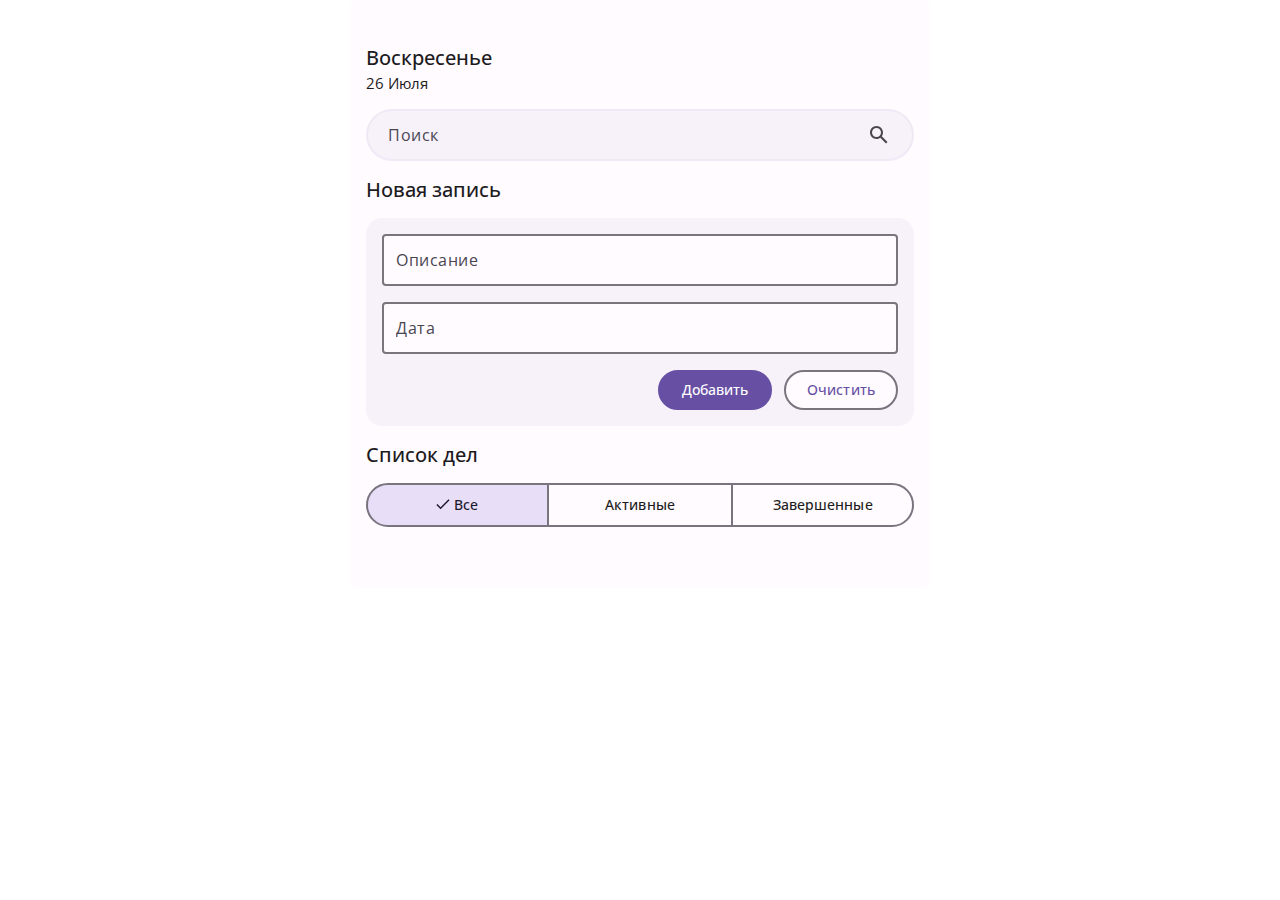
==== commit 3d5f0d0d: "the project is ready" ====
--- a/index.html
+++ b/index.html
@@ -11,7 +11,7 @@
          rel="stylesheet"
       />
       <link rel="stylesheet" href="./plagins/air-datepicker.css" />
-      <link rel="stylesheet" href="./sass/style.css" />
+      <link rel="stylesheet" href="./style.css" />
       <title>Document</title>
    </head>
    <body>
--- a/styles/style.css
+++ b/styles/style.css
@@ -0,0 +1,468 @@
+* {
+  margin: 0;
+  padding: 0;
+  box-sizing: border-box;
+}
+
+button {
+  border: none;
+  outline: none;
+}
+
+ul {
+  list-style: none;
+}
+
+body {
+  position: relative;
+  font-family: "Open Sans", sans-serif;
+  color: #1d1b1e;
+  font-size: 14px;
+  font-weight: 400;
+}
+
+input,
+button {
+  border: none;
+  outline: none;
+  font-family: "Open Sans", sans-serif;
+  font-size: 16px;
+  font-weight: 400;
+  line-height: 24px;
+  letter-spacing: 0.5px;
+  color: #49454f;
+  transition: 0.3s esea;
+}
+
+.container {
+  position: relative;
+  max-width: 580px;
+  margin: 0 auto;
+  padding: 45px 16px;
+  background-color: #fffbff;
+  border-radius: 8px;
+  display: flex;
+  flex-direction: column;
+  gap: 16px;
+}
+
+.day-of-week {
+  font-size: 20px;
+  font-weight: 500;
+  line-height: 25px;
+  margin-bottom: 4px;
+}
+
+.date-and-month {
+  font-size: 15px;
+  line-height: 19px;
+}
+
+h2 {
+  font-size: 20px;
+  font-weight: 500;
+  color: #1d1b1e;
+  line-height: 25px;
+}
+
+.title {
+  display: block;
+}
+
+.overlay {
+  display: none;
+  position: absolute;
+  top: 0;
+  left: 0;
+  width: 100%;
+  min-height: 100%;
+  background-color: rgba(29, 27, 32, 0.4549019608);
+  z-index: 1;
+}
+.overlay.active {
+  display: block;
+}
+
+.menu-btn {
+  display: none;
+  justify-content: center;
+  align-items: center;
+  position: fixed;
+  right: 16px;
+  bottom: 16px;
+  width: 58px;
+  height: 58px;
+  background-color: #ebdef7;
+  border-radius: 16px;
+  box-shadow: 0px 1px 3px 0px rgba(0, 0, 0, 0.3019607843), 0px 4px 8px 3px rgba(0, 0, 0, 0.1490196078);
+  z-index: 10;
+}
+.menu-btn.active {
+  display: flex;
+}
+.menu-btn > img {
+  pointer-events: none;
+}
+
+.close {
+  position: fixed;
+  width: 40px;
+  height: 40px;
+  background-color: #fff;
+  border-radius: 50%;
+  display: flex;
+  justify-content: center;
+  align-items: center;
+  top: 25px;
+  right: 25px;
+  z-index: 1;
+  cursor: pointer;
+}
+
+.search {
+  position: relative;
+}
+
+#search,
+input[type=text] {
+  width: 100%;
+  padding: 12px 0 12px 20px;
+  background: rgba(103, 80, 164, 0.0509803922);
+  border-radius: 28px;
+  border: 2px solid rgba(103, 80, 164, 0.0509803922);
+}
+#search::-moz-placeholder, input[type=text]::-moz-placeholder {
+  font-family: "Open Sans", sans-serif;
+  font-size: 16px;
+  font-weight: 400;
+  line-height: 24px;
+  color: #49454f;
+  letter-spacing: 0.5px;
+  -moz-transition: 1s ease;
+  transition: 1s ease;
+}
+#search::placeholder,
+input[type=text]::placeholder {
+  font-family: "Open Sans", sans-serif;
+  font-size: 16px;
+  font-weight: 400;
+  line-height: 24px;
+  color: #49454f;
+  letter-spacing: 0.5px;
+  transition: 1s ease;
+}
+#search:focus,
+input[type=text]:focus {
+  border-color: #d0bcff;
+}
+#search:focus::-moz-placeholder, input[type=text]:focus::-moz-placeholder {
+  transform: translateX(-100%);
+}
+#search:focus::placeholder,
+input[type=text]:focus::placeholder {
+  transform: translateX(-100%);
+}
+
+input[type=search]::-webkit-search-cancel-button,
+input[type=search]::-webkit-search-decoration {
+  display: none;
+}
+
+.search-btn {
+  position: absolute;
+  top: 50%;
+  right: 0;
+  width: 40px;
+  height: 40px;
+  background-color: transparent;
+  border-radius: 50%;
+  transform: translate(-15px, -50%);
+  cursor: pointer;
+  display: flex;
+  justify-content: center;
+  align-items: center;
+  transition: 0.3s ease;
+}
+.search-btn:hover {
+  box-shadow: 0 0 5px rgba(65, 61, 67, 0.2980392157);
+}
+
+.search-list {
+  display: none;
+  list-style: none;
+  position: absolute;
+  width: 95%;
+  left: 50%;
+  transform: translateX(-50%);
+  cursor: pointer;
+  transition: 0.3s ease;
+  opacity: 0;
+  z-index: 10;
+}
+.search-list.active {
+  display: block;
+  opacity: 1;
+}
+.search-list > li {
+  margin-top: 4px;
+}
+.search-list > li > button {
+  padding: 10px 15px;
+  background-color: #fff;
+  width: 100%;
+  border: 2px solid #f7f2fa;
+  text-align: left;
+  border-radius: 5px;
+  box-shadow: 0 0 5px #1d1b20;
+  cursor: pointer;
+}
+
+.adding-task {
+  position: relative;
+  padding: 16px;
+  border-radius: 16px;
+  background-color: #f7f2fa;
+  display: flex;
+  flex-direction: column;
+  gap: 16px;
+}
+.adding-task.active {
+  display: flex;
+}
+
+.editing-form {
+  width: 420px;
+  padding: 16px;
+  border-radius: 16px;
+  background-color: #f7f2fa;
+  display: none;
+  position: absolute;
+  top: 50%;
+  left: 50%;
+  flex-direction: column;
+  gap: 16px;
+  transform: translate(-50%, -50%);
+  z-index: 100;
+}
+.editing-form.active {
+  display: flex;
+}
+
+.label input {
+  width: 100%;
+  padding: 12px;
+  background-color: #fffbff;
+  border-radius: 4px;
+  border: 2px solid #79747e;
+  transition: 0.3s ease;
+}
+
+.form-buttons {
+  text-align: right;
+}
+
+.add,
+.reset,
+.cancel {
+  width: 114px;
+  height: 40px;
+  font-size: 14px;
+  font-weight: 500;
+  line-height: 20px;
+  letter-spacing: 0.1px;
+  border-radius: 100px;
+  cursor: pointer;
+  transition: 0.3s ease;
+}
+
+.cancel {
+  width: auto;
+  padding: 0 10px;
+}
+
+.add {
+  color: #ffffff;
+  background-color: #6750a4;
+  border: 2px solid #6750a4;
+  margin-right: 8px;
+}
+.add:hover {
+  color: #6750a4;
+  background-color: #ffffff;
+  box-shadow: 0 0 4px #1d192b;
+}
+
+.reset,
+.cancel {
+  background-color: #fffbff;
+  color: #6750a4;
+  border: 2px solid #79747e;
+}
+.reset:hover,
+.cancel:hover {
+  border-color: #6750a4;
+  box-shadow: 0 0 4px #1d192b;
+}
+
+.tabs-wrap {
+  display: flex;
+}
+.tabs-wrap button {
+  font-family: "Open Sans", sans-serif;
+  font-size: 14px;
+  font-weight: 500;
+  line-height: 20px;
+  letter-spacing: 0.1px;
+  background-color: #fffbff;
+  color: #1d1b20;
+  padding: 10px 0;
+  flex: 0 0 33.333%;
+  transition: 0.3s ease;
+  cursor: pointer;
+}
+.tabs-wrap button:first-of-type {
+  border-radius: 100px 0 0 100px;
+  border: 2px solid #79747e;
+}
+.tabs-wrap button:nth-last-of-type(2) {
+  border-top: 2px solid #79747e;
+  border-bottom: 2px solid #79747e;
+}
+.tabs-wrap button:last-of-type {
+  border: 2px solid #79747e;
+  border-radius: 0 100px 100px 0;
+}
+.tabs-wrap button > img {
+  display: none;
+  margin-right: 4px;
+}
+.tabs-wrap button.active {
+  color: #1d192b;
+  background-color: #e8def8;
+}
+.tabs-wrap button.active > img {
+  display: inline;
+}
+
+.todo-list > li {
+  position: relative;
+  background-color: rgba(103, 80, 164, 0.0509803922);
+  padding: 8px 12px 8px 8px;
+  border-radius: 16px;
+  display: flex;
+  gap: 16px;
+  justify-content: start;
+  align-items: center;
+}
+.todo-list > li:not(:last-of-type) {
+  margin-bottom: 12px;
+}
+.todo-list > li.checked > .list-item {
+  color: rgba(29, 27, 30, 0.5019607843);
+}
+.todo-list > li.checked pp:last-of-type {
+  text-decoration: line-through;
+}
+.todo-list [type=checkbox] {
+  accent-color: #d0bcff;
+  margin-left: 8px;
+  zoom: 1.5;
+}
+
+.list-item p:first-of-type {
+  font-size: 14px;
+}
+.list-item p:last-of-type {
+  font-size: 16px;
+}
+
+.edit-wrap {
+  position: absolute;
+  top: 50%;
+  right: 25px;
+  transform: translateY(-50%);
+  cursor: pointer;
+}
+
+.edit-menu {
+  position: absolute;
+  top: 50%;
+  right: 25px;
+  width: 40px;
+  height: 40px;
+  display: flex;
+  justify-content: center;
+  align-items: center;
+  transform: translateY(-50%);
+  cursor: pointer;
+  transition: 0.1s ease;
+  transition: 0.1s ease;
+}
+.edit-menu > button {
+  display: flex;
+  position: absolute;
+  width: 45px;
+  height: 45px;
+  justify-content: center;
+  align-items: center;
+  border-radius: 50%;
+  cursor: pointer;
+  border: 2px solid rgba(29, 25, 43, 0.5450980392);
+  opacity: 0;
+  background-color: #fdfcfc;
+}
+.edit-menu > button > img {
+  pointer-events: none;
+}
+.edit-menu:hover .delete, .edit-menu:hover .edit-task {
+  display: flex;
+  opacity: 1;
+}
+
+.delete {
+  top: -65%;
+  left: -100%;
+  transition: opacity 0.5s ease;
+}
+
+.edit-task {
+  bottom: -65%;
+  left: -100%;
+  transition: opacity 0.5s ease;
+}
+
+.delete:hover,
+.edit-task:hover {
+  box-shadow: 0px 1px 3px 0px rgba(0, 0, 0, 0.3019607843), 0px 4px 8px 3px rgba(0, 0, 0, 0.1490196078);
+}
+
+@media screen and (max-width: 425px) {
+  .menu-btn {
+    display: flex;
+  }
+  .adding-task {
+    display: none;
+    position: fixed;
+    width: 90%;
+    bottom: 16px;
+    left: 50%;
+    transform: translateX(-50%);
+    z-index: 10;
+  }
+  .tabs-wrap button {
+    font-size: 12px;
+    font-weight: 500;
+  }
+  .tabs-wrap button.active > img {
+    display: none;
+  }
+  .editing-form {
+    width: 320px;
+  }
+  .editing-form .add {
+    margin-bottom: 10px;
+  }
+  .title {
+    display: none;
+  }
+}/*# sourceMappingURL=style.css.map */